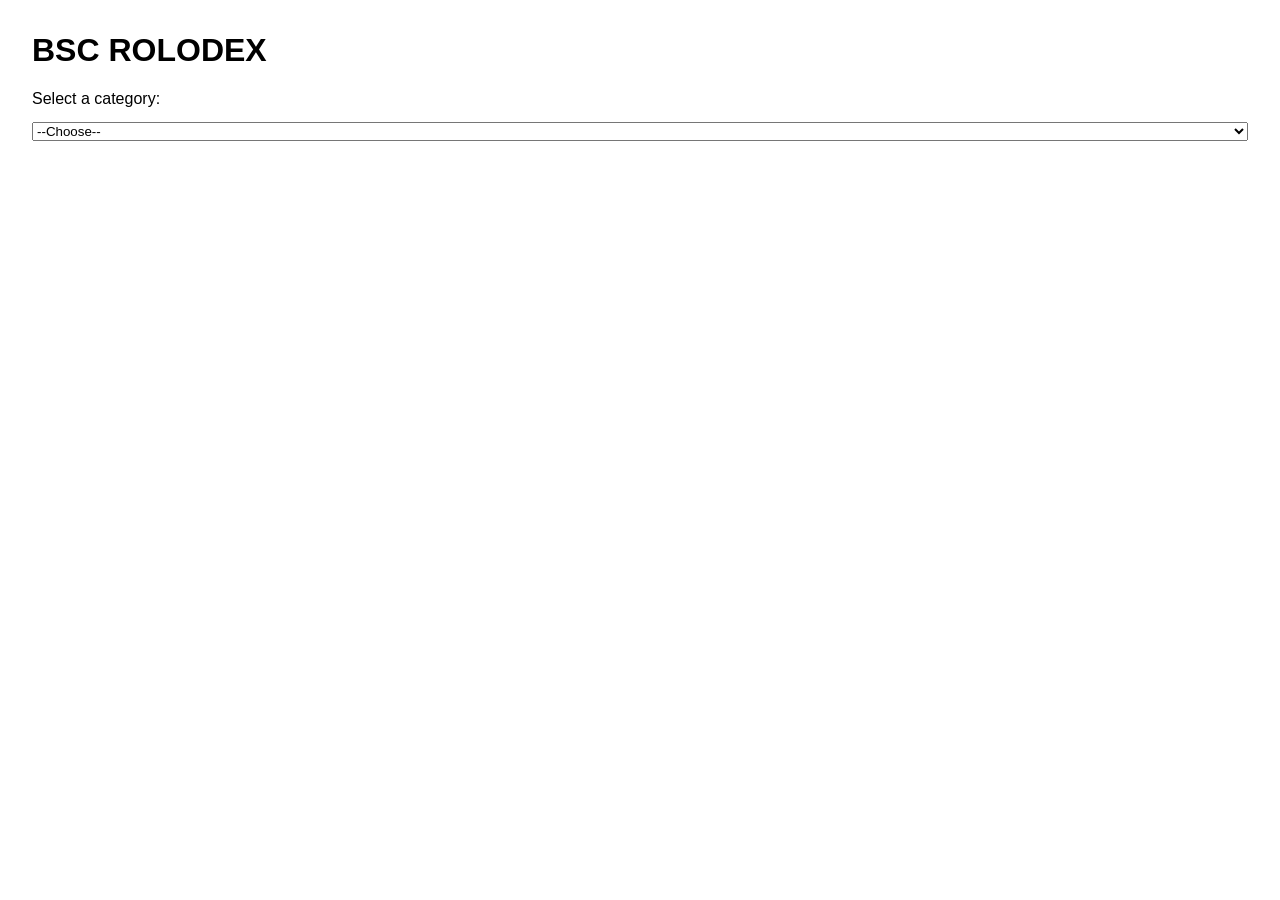
==== index.html @ 02324726 "Initial import of BSC ROLODEX scaffold + scrapers" ====
<!DOCTYPE html>
<html lang="en">
<head>
  <meta charset="UTF-8">
  <meta name="viewport" content="width=device-width, initial-scale=1">
  <title>BSC ROLODEX</title>
  <style>
    body { font-family: Arial, sans-serif; margin: 2em; }
    select, table { margin-top: 1em; width: 100%; }
    table { border-collapse: collapse; }
    th, td { border: 1px solid #ccc; padding: 0.5em; }
  </style>
</head>
<body>
  <h1>BSC ROLODEX</h1>
  <label for="category">Select a category:</label>
  <select id="category">
    <option value="">--Choose--</option>
    <option value="screenwriters.json">Screenwriter's Database</option>
    <option value="film.json">Film Database</option>
    <option value="tv-series.json">TV Series Database</option>
    <option value="screenwriter-film.json">Screenwriter & Film Database</option>
    <option value="screenwriter-tv.json">Screenwriter & TV Database</option>
  </select>
  <div id="contacts"></div>
<script>
async function loadContacts(filename) {
  try {
    const resp = await fetch(`data/${filename}`);
    const json = await resp.json();
    const { contacts } = json;
    if (!contacts || contacts.length === 0) {
      document.getElementById('contacts').innerHTML = '<p>No contacts available.</p>';
      return;
    }
    let html = '<table><thead><tr><th>Name</th><th>Company</th><th>Email</th><th>Phone</th><th>Notes</th></tr></thead><tbody>';
    contacts.forEach(c => {
      html += `<tr><td>${c.name}</td><td>${c.company}</td><td><a href="mailto:${c.email}">${c.email}</a></td><td>${c.phone}</td><td>${c.notes}</td></tr>`;
    });
    html += '</tbody></table>';
    document.getElementById('contacts').innerHTML = html;
  } catch (e) {
    document.getElementById('contacts').innerHTML = '<p>Error loading contacts.</p>';
  }
}

document.getElementById('category').addEventListener('change', function() {
  const file = this.value;
  if (file) loadContacts(file);
  else document.getElementById('contacts').innerHTML = '';
});
</script>
</body>
</html>
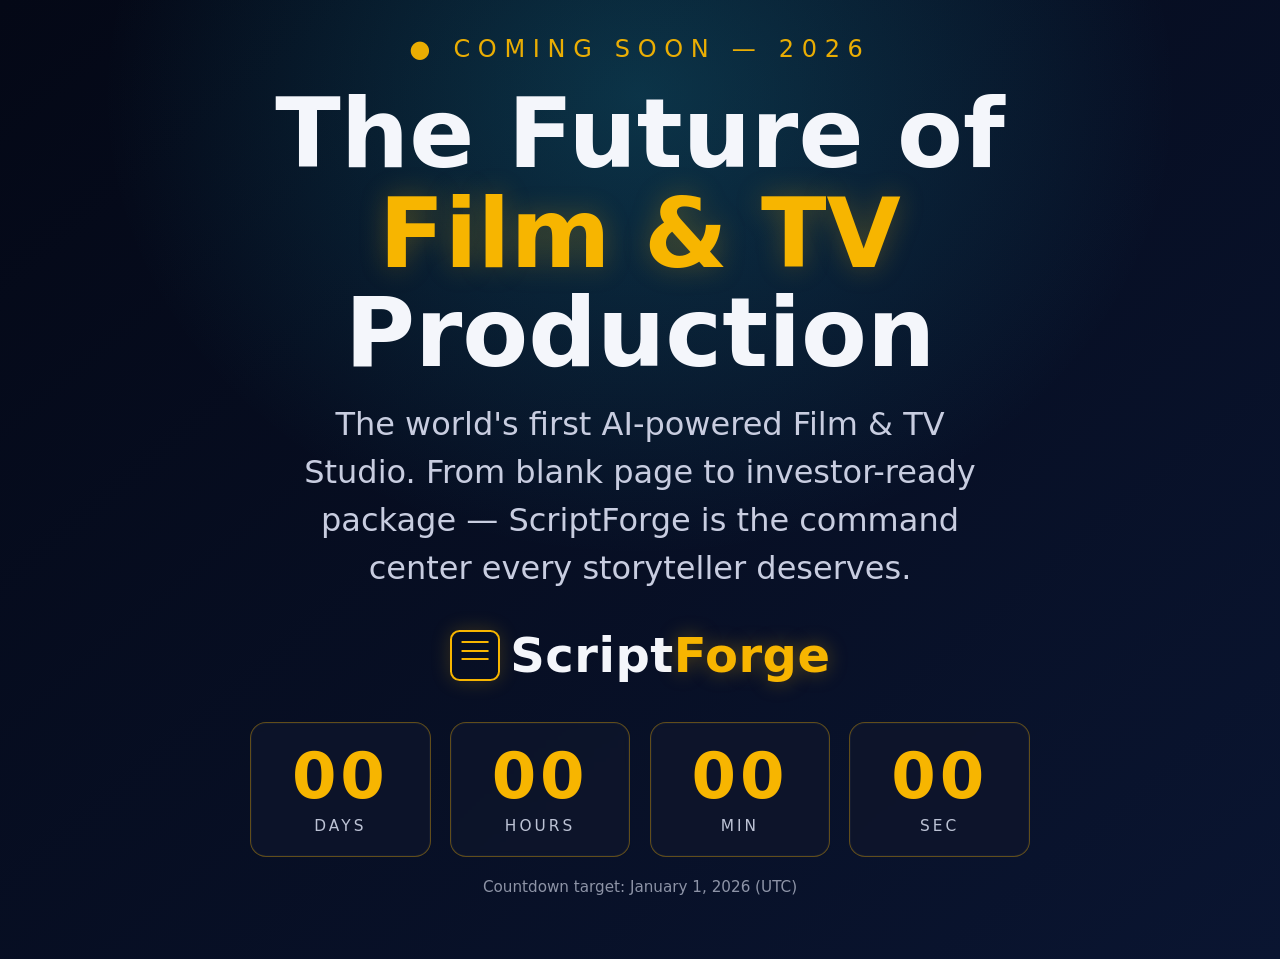
==== commit e80773fd: "Rebrand site as ScriptForge coming-soon landing page" ====
--- a/index.html
+++ b/index.html
@@ -3,52 +3,219 @@
 <head>
   <meta charset="UTF-8">
   <meta name="viewport" content="width=device-width, initial-scale=1">
-  <title>BSC ROLODEX</title>
+  <title>ScriptForge | Coming Soon</title>
   <style>
-    body { font-family: Arial, sans-serif; margin: 2em; }
-    select, table { margin-top: 1em; width: 100%; }
-    table { border-collapse: collapse; }
-    th, td { border: 1px solid #ccc; padding: 0.5em; }
+    :root {
+      --bg-1: #040816;
+      --bg-2: #0a1531;
+      --text: #f4f6fb;
+      --muted: #c8cde0;
+      --accent: #f7b500;
+      --accent-2: #22d3ee;
+      --card-bg: rgba(16, 22, 44, 0.74);
+      --card-border: rgba(247, 181, 0, 0.36);
+    }
+
+    * { box-sizing: border-box; }
+
+    body {
+      margin: 0;
+      min-height: 100vh;
+      display: grid;
+      place-items: center;
+      color: var(--text);
+      font-family: Inter, system-ui, -apple-system, Segoe UI, Roboto, Helvetica, Arial, sans-serif;
+      background:
+        radial-gradient(70% 80% at 50% 10%, rgba(34, 211, 238, 0.20), transparent 60%),
+        linear-gradient(140deg, var(--bg-1), var(--bg-2));
+      overflow-x: hidden;
+    }
+
+    .container {
+      width: min(920px, 92vw);
+      text-align: center;
+      padding: 2.2rem 1rem 3rem;
+    }
+
+    .eyebrow {
+      margin: 0;
+      font-size: clamp(1rem, 2.2vw, 1.5rem);
+      text-transform: uppercase;
+      letter-spacing: 0.48rem;
+      color: var(--accent);
+      opacity: 0.95;
+    }
+
+    h1 {
+      margin: 1.35rem auto 1rem;
+      max-width: 18ch;
+      line-height: 1.04;
+      font-size: clamp(2rem, 8vw, 6rem);
+      font-weight: 800;
+    }
+
+    .highlight {
+      color: var(--accent);
+      text-shadow: 0 0 28px rgba(247, 181, 0, 0.26);
+    }
+
+    .copy {
+      margin: 0 auto;
+      max-width: 33ch;
+      color: var(--muted);
+      font-size: clamp(1.1rem, 2.8vw, 2rem);
+      line-height: 1.5;
+    }
+
+    .brand {
+      display: inline-flex;
+      align-items: center;
+      gap: 0.65rem;
+      margin: 2.2rem auto 2.4rem;
+      font-size: clamp(1.8rem, 4vw, 3rem);
+      font-weight: 700;
+      letter-spacing: 0.01em;
+    }
+
+    .brand .forge {
+      color: var(--accent);
+      text-shadow: 0 0 20px rgba(247, 181, 0, 0.35);
+    }
+
+    .logo {
+      width: 1.05em;
+      height: 1.05em;
+      border: 2px solid var(--accent);
+      border-radius: 0.2em;
+      position: relative;
+      box-shadow: 0 0 20px rgba(247, 181, 0, 0.2);
+    }
+
+    .logo::before,
+    .logo::after {
+      content: '';
+      position: absolute;
+      left: 50%;
+      transform: translateX(-50%);
+      background: var(--accent);
+    }
+
+    .logo::before {
+      top: 18%;
+      width: 58%;
+      height: 2px;
+    }
+
+    .logo::after {
+      top: 38%;
+      width: 58%;
+      height: 2px;
+      box-shadow: 0 8px 0 var(--accent);
+    }
+
+    .countdown {
+      display: grid;
+      grid-template-columns: repeat(4, minmax(110px, 1fr));
+      gap: clamp(0.6rem, 1.8vw, 1.2rem);
+      max-width: 780px;
+      margin: 0 auto;
+    }
+
+    .time-box {
+      background: var(--card-bg);
+      border: 1px solid var(--card-border);
+      border-radius: 16px;
+      padding: clamp(1rem, 2vw, 1.3rem) 0.6rem;
+      backdrop-filter: blur(3px);
+      box-shadow: inset 0 0 0 1px rgba(255, 255, 255, 0.03);
+    }
+
+    .time-value {
+      display: block;
+      color: var(--accent);
+      font-size: clamp(2rem, 6vw, 4rem);
+      font-weight: 700;
+      letter-spacing: 0.06em;
+      line-height: 1;
+      margin-bottom: 0.55rem;
+    }
+
+    .time-label {
+      color: rgba(218, 224, 241, 0.86);
+      text-transform: uppercase;
+      letter-spacing: 0.2em;
+      font-size: clamp(0.72rem, 1.2vw, 1rem);
+    }
+
+    .footnote {
+      margin-top: 1.3rem;
+      color: rgba(222, 227, 243, 0.62);
+      font-size: 0.95rem;
+    }
+
+    @media (max-width: 680px) {
+      .countdown {
+        grid-template-columns: repeat(2, minmax(130px, 1fr));
+      }
+
+      .eyebrow {
+        letter-spacing: 0.24rem;
+      }
+    }
   </style>
 </head>
 <body>
-  <h1>BSC ROLODEX</h1>
-  <label for="category">Select a category:</label>
-  <select id="category">
-    <option value="">--Choose--</option>
-    <option value="screenwriters.json">Screenwriter's Database</option>
-    <option value="film.json">Film Database</option>
-    <option value="tv-series.json">TV Series Database</option>
-    <option value="screenwriter-film.json">Screenwriter & Film Database</option>
-    <option value="screenwriter-tv.json">Screenwriter & TV Database</option>
-  </select>
-  <div id="contacts"></div>
-<script>
-async function loadContacts(filename) {
-  try {
-    const resp = await fetch(`data/${filename}`);
-    const json = await resp.json();
-    const { contacts } = json;
-    if (!contacts || contacts.length === 0) {
-      document.getElementById('contacts').innerHTML = '<p>No contacts available.</p>';
-      return;
-    }
-    let html = '<table><thead><tr><th>Name</th><th>Company</th><th>Email</th><th>Phone</th><th>Notes</th></tr></thead><tbody>';
-    contacts.forEach(c => {
-      html += `<tr><td>${c.name}</td><td>${c.company}</td><td><a href="mailto:${c.email}">${c.email}</a></td><td>${c.phone}</td><td>${c.notes}</td></tr>`;
-    });
-    html += '</tbody></table>';
-    document.getElementById('contacts').innerHTML = html;
-  } catch (e) {
-    document.getElementById('contacts').innerHTML = '<p>Error loading contacts.</p>';
-  }
-}
-
-document.getElementById('category').addEventListener('change', function() {
-  const file = this.value;
-  if (file) loadContacts(file);
-  else document.getElementById('contacts').innerHTML = '';
-});
-</script>
+  <main class="container">
+    <p class="eyebrow">● Coming Soon — 2026</p>
+    <h1>The Future of <span class="highlight">Film &amp; TV</span> Production</h1>
+    <p class="copy">The world&apos;s first AI-powered Film &amp; TV Studio. From blank page to investor-ready package — ScriptForge is the command center every storyteller deserves.</p>
+
+    <div class="brand" aria-label="ScriptForge">
+      <span class="logo" aria-hidden="true"></span>
+      <span>Script<span class="forge">Forge</span></span>
+    </div>
+
+    <section class="countdown" aria-label="Countdown to ScriptForge launch">
+      <article class="time-box">
+        <span id="days" class="time-value">00</span>
+        <span class="time-label">Days</span>
+      </article>
+      <article class="time-box">
+        <span id="hours" class="time-value">00</span>
+        <span class="time-label">Hours</span>
+      </article>
+      <article class="time-box">
+        <span id="minutes" class="time-value">00</span>
+        <span class="time-label">Min</span>
+      </article>
+      <article class="time-box">
+        <span id="seconds" class="time-value">00</span>
+        <span class="time-label">Sec</span>
+      </article>
+    </section>
+    <p class="footnote">Countdown target: January 1, 2026 (UTC)</p>
+  </main>
+
+  <script>
+    const launchDate = new Date('2026-01-01T00:00:00Z').getTime();
+
+    function updateCountdown() {
+      const now = Date.now();
+      const distance = Math.max(launchDate - now, 0);
+
+      const days = Math.floor(distance / (1000 * 60 * 60 * 24));
+      const hours = Math.floor((distance / (1000 * 60 * 60)) % 24);
+      const minutes = Math.floor((distance / (1000 * 60)) % 60);
+      const seconds = Math.floor((distance / 1000) % 60);
+
+      document.getElementById('days').textContent = String(days).padStart(2, '0');
+      document.getElementById('hours').textContent = String(hours).padStart(2, '0');
+      document.getElementById('minutes').textContent = String(minutes).padStart(2, '0');
+      document.getElementById('seconds').textContent = String(seconds).padStart(2, '0');
+    }
+
+    updateCountdown();
+    setInterval(updateCountdown, 1000);
+  </script>
 </body>
-</html>+</html>
